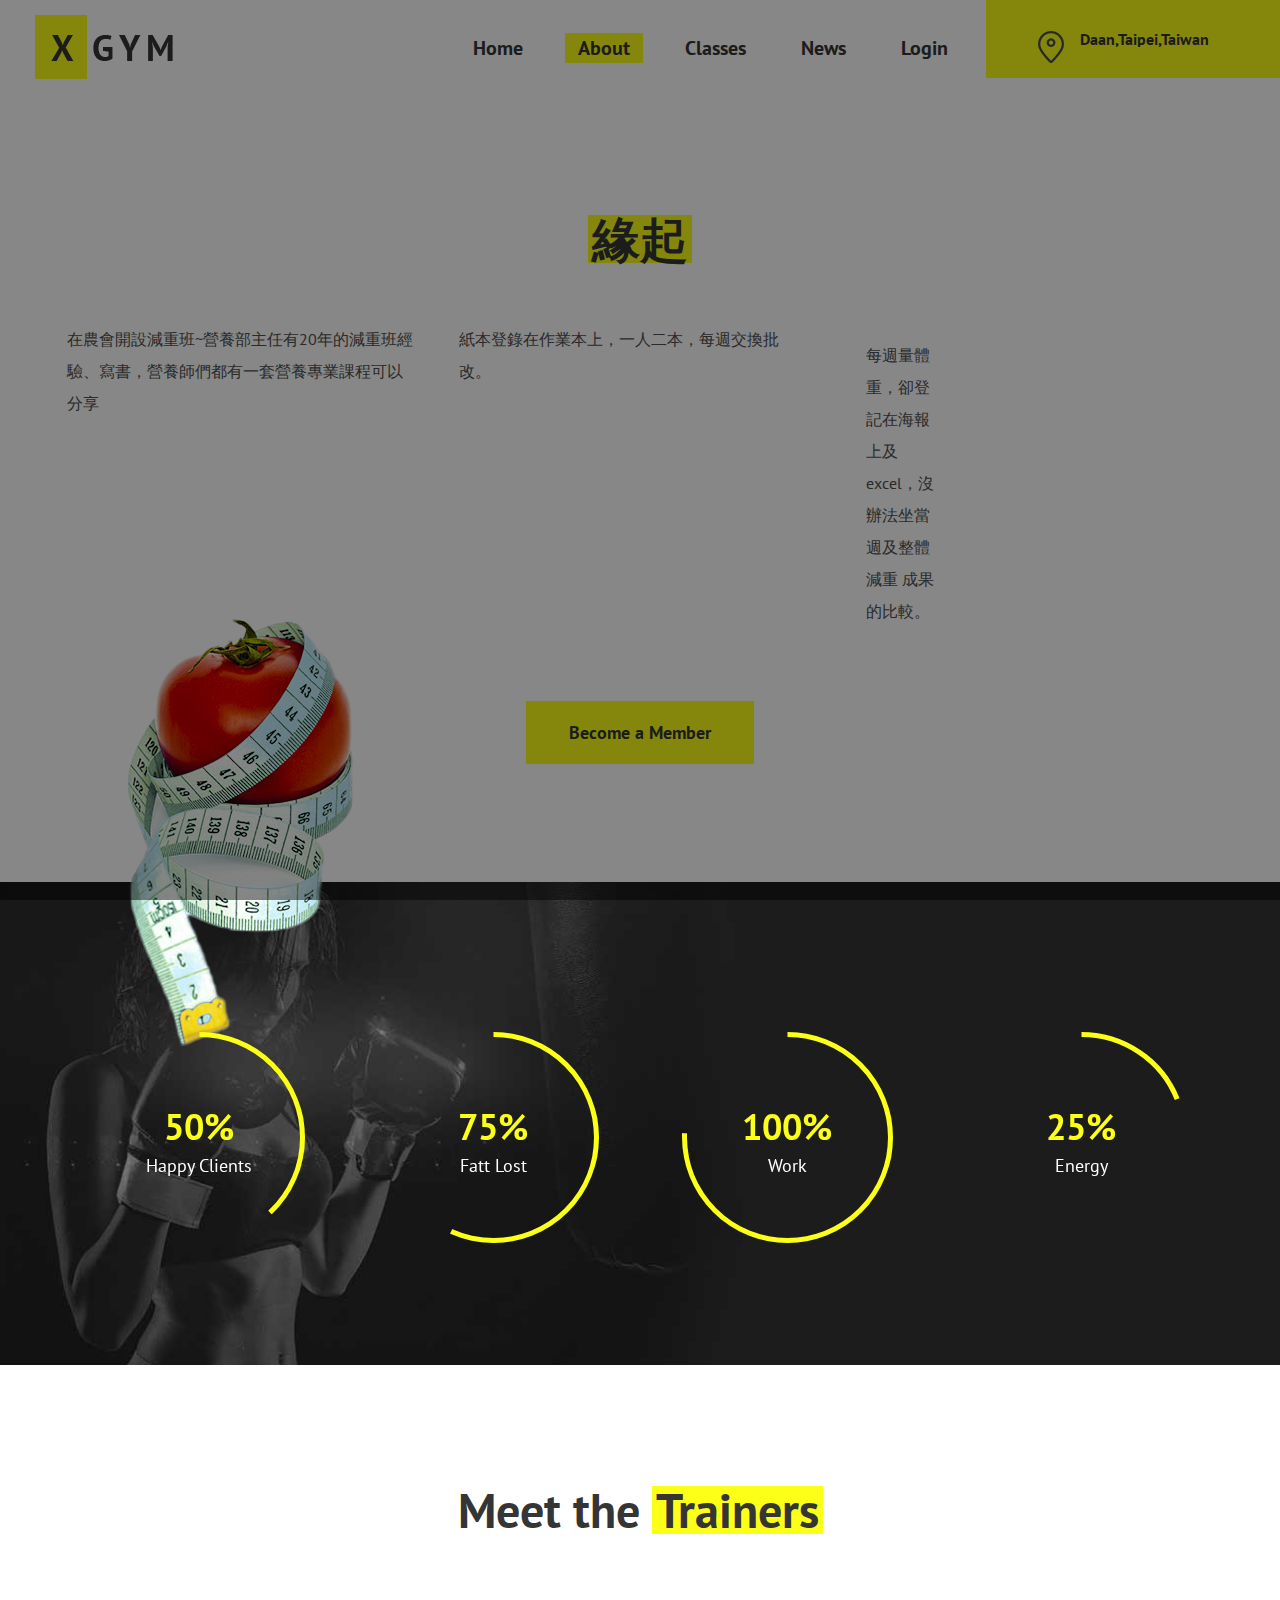
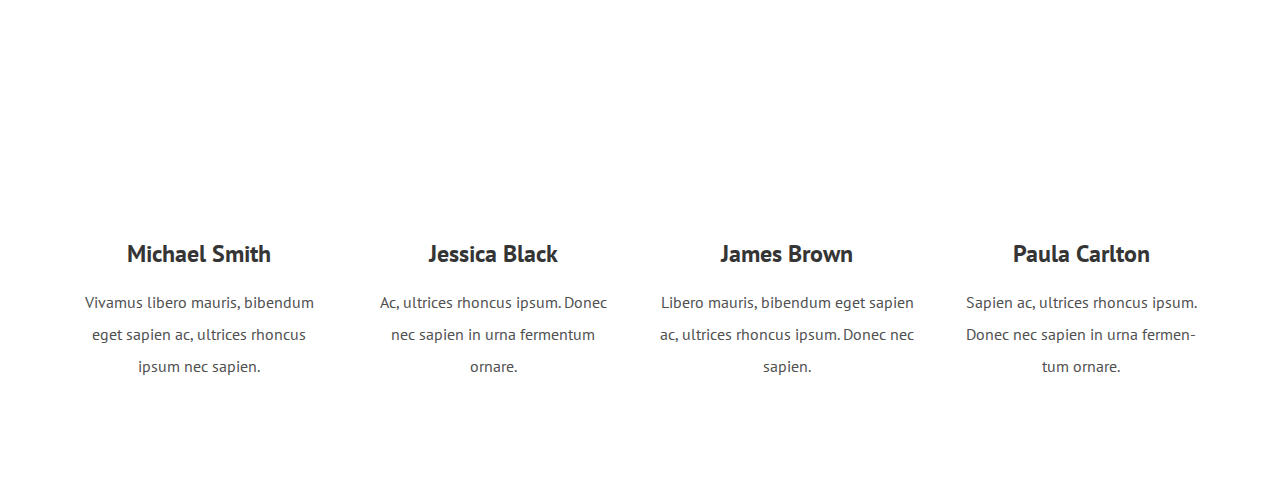
==== about.html @ 35d9910c "Update about.html" ====
<!DOCTYPE html>
<html lang="en">
<head>
	<title>Fitness</title>
	<meta charset="UTF-8">
	<meta name="description" content="Fitness">
	<meta name="keywords" content="fitness, html">
	<meta name="viewport" content="width=device-width, initial-scale=1.0">
	
	<!-- Favicon -->
	<link href="img/favicon.ico" rel="shortcut icon"/>

	<!-- Google font -->
	<link href="https://fonts.googleapis.com/css?family=PT+Sans:400,400i,700,700i&display=swap" rel="stylesheet">

	<!-- Stylesheets -->
	<link rel="stylesheet" href="css/bootstrap.min.css"/>
	<link rel="stylesheet" href="css/font-awesome.min.css"/>
	<link rel="stylesheet" href="css/owl.carousel.min.css"/>
	<link rel="stylesheet" href="css/flaticon.css"/>
	<link rel="stylesheet" href="css/slicknav.min.css"/>

	<!-- Main Stylesheets -->
	<link rel="stylesheet" href="css/style.css"/>


	<!--[if lt IE 9]>
		<script src="https://oss.maxcdn.com/html5shiv/3.7.2/html5shiv.min.js"></script>
		<script src="https://oss.maxcdn.com/respond/1.4.2/respond.min.js"></script>
	<![endif]-->

</head>
<body>
	<!-- Page Preloder -->
	<div id="preloder">
		<div class="loader"></div>
	</div>

	<!-- Header section -->
	<header class="header-section">
		<a href="index.html" class="site-logo">
			<img src="img/logo.png" alt="">
		</a>
		<ul class="main-menu">
			<li><a href="index.html">Home</a></li>
			<li><a class="active" href="about.html">About</a></li>
			<li><a href="classes.html">Classes</a></li>
			<li><a href="blog.html">News</a></li>
			<li><a href="login.html">Login</a></li>
			<li class="header-right">
				<div class="hr-box">
					<img src="img/location-icon.png" alt="">
					<h6>Daan,Taipei,Taiwan</h6>
				</div>
			</li>
		</ul>
	</header>
	<div class="clearfix"></div>
	<!-- Header section end -->

	<!-- Page top section -->
	<!-- Page top section end -->

	<!-- About section -->
	<section class="about-section">
		<div class="container">
			<div class="row justify-content-md-center">
				<div class="col-lg-5">
					<div class="section-title text-center">
						<h2><span>緣起</span></h2>
					</div>
				</div>
			</div>
			<div class="row">
				<div class="col-lg-4">
					<div class="about-text">
						<p>在農會開設減重班~營養部主任有20年的減重班經驗、寫書，營養師們都有一套營養專業課程可以分享</p>
					</div>
				</div>
				<div class="col-lg-4">
					<div class="about-text">
						<p>紙本登錄在作業本上，一人二本，每週交換批改。</p>
					</div>
				</div>
				<div class="col-lg-4">
					<div class="about-text">
						<p><div class="col-lg-4">
					<div class="about-text">
						<p> 每週量體重，卻登記在海報上及excel，沒辦法坐當週及整體減重 成果的比較。</p>
					</div>
				</div></p>
					</div>
				</div>
				<div class="col-lg-4">
					<div class="about-img">
						<img src="img/about-img.png" alt="">
					</div>
				</div>
			</div>
			<div class="text-center pt-4">
				<a href="#" class="site-btn">Become a Member</a>
			</div>
		</div>
	</section>
	<!-- About section end -->

	<!-- Achievement section -->
	<div class="achievement-section set-bg" data-setbg="img/achievement-bg.jpg">
		<div class="container">
			<div class="row">
				<div class="col-lg-3 col-sm-6">
					<div class="circle-progress" data-cptitle="Happy Clients" data-cpid="id-1" data-cpvalue="50" data-cpcolor="#fcff18"></div>
				</div>
				<div class="col-lg-3 col-sm-6">
					<div class="circle-progress" data-cptitle="Fatt Lost" data-cpid="id-2" data-cpvalue="75" data-cpcolor="#fcff18"></div>
				</div>
				<div class="col-lg-3 col-sm-6">
					<div class="circle-progress" data-cptitle="Work" data-cpid="id-3" data-cpvalue="100" data-cpcolor="#fcff18"></div>
				</div>
				<div class="col-lg-3 col-sm-6">
					<div class="circle-progress" data-cptitle="Energy" data-cpid="id-4" data-cpvalue="25" data-cpcolor="#fcff18"></div>
				</div>
			</div>
		</div>
	</div>
	<!-- Achievement section end -->

	<!-- Trainers section -->
	<section class="trainers-section">
		<div class="container">
			<div class="section-title text-center">
				<h2>Meet the <span>Trainers</span></h2>
			</div>
			<div class="row">
				<div class="col-lg-3 col-sm-6">
					<div class="trainer-item">
						<div class="trainer-pic">
							<img src="img/trainers/1.jpg" alt="">
						</div>
						<h4>Michael Smith</h4>
						<p>Vivamus libero mauris, bibendum eget sapien ac, ultrices rhoncus ipsum nec sapien.</p>
					</div>
				</div>
				<div class="col-lg-3 col-sm-6">
					<div class="trainer-item">
						<div class="trainer-pic">
							<img src="img/trainers/2.jpg" alt="">
						</div>
						<h4>Jessica Black</h4>
						<p>Ac, ultrices rhoncus ipsum. Donec nec sapien in urna fermentum ornare.</p>
					</div>
				</div>
				<div class="col-lg-3 col-sm-6">
					<div class="trainer-item">
						<div class="trainer-pic">
							<img src="img/trainers/3.jpg" alt="">
						</div>
						<h4>James Brown</h4>
						<p>Libero mauris, bibendum eget sapien ac, ultrices rhoncus ipsum. Donec nec sapien.</p>
					</div>
				</div>
				<div class="col-lg-3 col-sm-6">
					<div class="trainer-item">
						<div class="trainer-pic">
							<img src="img/trainers/4.jpg" alt="">
						</div>
						<h4>Paula Carlton</h4>
						<p>Sapien ac, ultrices rhoncus ipsum. Donec nec sapien in urna fermen-tum ornare.</p>
					</div>
				</div>
			</div>
		</div>
	</section>
	<!-- Trainers section end -->

	<!-- Certified section -->
	<!-- Certified section end -->

	<!-- Newsletter section  -->
	<!-- Newsletter section end -->

	<!-- Footer section -->

	<!-- Footer section end -->
												
	<!--====== Javascripts & Jquery ======-->
	<script src="js/jquery-3.2.1.min.js"></script>
	<script src="js/bootstrap.min.js"></script>
	<script src="js/jquery.slicknav.js"></script>
	<script src="js/owl.carousel.min.js"></script>
	<script src="js/circle-progress.min.js"></script>
	<script src="js/main.js"></script>

	</body>
</html>
---- css/flaticon.css ----
/*
  	Flaticon icon font: Flaticon
  	Creation date: 15/05/2018 08:27
  	*/

@font-face {
  font-family: "Flaticon";
  src: url("../icon-fonts/Flaticon.eot");
  src: url("../icon-fonts/Flaticon.eot?#iefix") format("embedded-opentype"),
       url("../icon-fonts/Flaticon.woff") format("woff"),
       url("../icon-fonts/Flaticon.ttf") format("truetype"),
       url("../icon-fonts/Flaticon.svg#Flaticon") format("svg");
  font-weight: normal;
  font-style: normal;
}

@media screen and (-webkit-min-device-pixel-ratio:0) {
  @font-face {
    font-family: "Flaticon";
    src: url("../icon-fonts/Flaticon.svg#Flaticon") format("svg");
  }
}

[class^="flaticon-"]:before, [class*=" flaticon-"]:before,
[class^="flaticon-"]:after, [class*=" flaticon-"]:after {   
  font-family: Flaticon;
  font-style: normal;
}

.flaticon-001-trophy-1:before { content: "\f100"; }
.flaticon-002-bowling:before { content: "\f101"; }
.flaticon-003-tshirt:before { content: "\f102"; }
.flaticon-004-dumbbell:before { content: "\f103"; }
.flaticon-005-pedal:before { content: "\f104"; }
.flaticon-006-basketball-ball:before { content: "\f105"; }
.flaticon-007-badminton:before { content: "\f106"; }
.flaticon-008-tactics-2:before { content: "\f107"; }
.flaticon-009-medal:before { content: "\f108"; }
.flaticon-010-podium:before { content: "\f109"; }
.flaticon-011-trophy:before { content: "\f10a"; }
.flaticon-012-soccer-1:before { content: "\f10b"; }
.flaticon-013-tactics-1:before { content: "\f10c"; }
.flaticon-014-tactics:before { content: "\f10d"; }
.flaticon-015-gym-bag:before { content: "\f10e"; }
.flaticon-016-diploma:before { content: "\f10f"; }
.flaticon-017-weightlifting-1:before { content: "\f110"; }
.flaticon-018-weight-1:before { content: "\f111"; }
.flaticon-019-heart:before { content: "\f112"; }
.flaticon-020-rugby-pitch:before { content: "\f113"; }
.flaticon-021-soccer-field:before { content: "\f114"; }
.flaticon-022-basketball-1:before { content: "\f115"; }
.flaticon-023-ice-hockey:before { content: "\f116"; }
.flaticon-024-water:before { content: "\f117"; }
.flaticon-025-american-football:before { content: "\f118"; }
.flaticon-026-curling:before { content: "\f119"; }
.flaticon-027-puck:before { content: "\f11a"; }
.flaticon-028-saddle:before { content: "\f11b"; }
.flaticon-029-golf:before { content: "\f11c"; }
.flaticon-030-pool-1:before { content: "\f11d"; }
.flaticon-031-app-1:before { content: "\f11e"; }
.flaticon-032-app:before { content: "\f11f"; }
.flaticon-033-pump:before { content: "\f120"; }
.flaticon-034-ipod:before { content: "\f121"; }
.flaticon-035-backpack-2:before { content: "\f122"; }
.flaticon-036-backpack-1:before { content: "\f123"; }
.flaticon-037-backpack:before { content: "\f124"; }
.flaticon-038-vitamins:before { content: "\f125"; }
.flaticon-039-punching-ball:before { content: "\f126"; }
.flaticon-040-weight:before { content: "\f127"; }
.flaticon-041-tennis-ball:before { content: "\f128"; }
.flaticon-042-soccer:before { content: "\f129"; }
.flaticon-043-muscles:before { content: "\f12a"; }
.flaticon-044-fitness-1:before { content: "\f12b"; }
.flaticon-045-fitness:before { content: "\f12c"; }
.flaticon-046-stopwatch-1:before { content: "\f12d"; }
.flaticon-047-stopwatch:before { content: "\f12e"; }
.flaticon-048-pool:before { content: "\f12f"; }
.flaticon-049-basketball:before { content: "\f130"; }
.flaticon-050-weightlifting:before { content: "\f131"; }
---- css/style.css ----
/* =================================
------------------------------------
  X Gym - Fitness HTML Template
  Version: 1.0
 ------------------------------------
 ====================================*/

 
/*----------------------------------------*/
/* Template default CSS
/*----------------------------------------*/

html,
body {
	height: 100%;
	font-family: "PT Sans", sans-serif;
	-webkit-font-smoothing: antialiased;
	font-smoothing: antialiased;
}

h1,
h2,
h3,
h4,
h5,
h6 {
	margin: 0;
	color: #353535;
	font-weight: 700;
	line-height: 1;
}

h1 {
	font-size: 70px;
}

h2 {
	font-size: 36px;
}

h3 {
	font-size: 30px;
}

h4 {
	font-size: 24px;
}

h5 {
	font-size: 18px;
}

h6 {
	font-size: 16px;
}

p {
	font-size: 16px;
	color: #505050;
	line-height: 2;
}

img {
	max-width: 100%;
}

input:focus,
select:focus,
button:focus,
textarea:focus {
	outline: none;
}

a:hover,
a:focus {
	text-decoration: none;
	outline: none;
}

ul,
ol {
	padding: 0;
	margin: 0;
}

/*---------------------
Helper CSS
 -----------------------*/

.section-title {
	margin-bottom: 60px;
}

.section-title h2 {
	font-size: 48px;
	line-height: 1;
}

.section-title h2 span {
	background: #fcff18;
	display: inline-block;
	padding: 0 4px;
}

.section-title p {
	padding-top: 25px;
}

.section-title.text-white span {
	color: #353535;
}

.set-bg {
	background-repeat: no-repeat;
	background-size: cover;
	background-position: top center;
}

.spad {
	padding-top: 105px;
	padding-bottom: 105px;
}

.text-white h1,
.text-white h2,
.text-white h3,
.text-white h4,
.text-white h5,
.text-white h6,
.text-white p,
.text-white span,
.text-white li,
.text-white a {
	color: #fff;
}

/*---------------------
Commom elements
 -----------------------*/

.elements-section {
	padding: 121px 0 80px;
}

.element {
	margin-bottom: 70px;
}

.element:last-child {
	margin-bottom: 0;
}

.element .el-title {
	margin-bottom: 75px;
}

/* buttons */

.site-btn {
	display: inline-block;
	border: none;
	font-size: 18px;
	font-weight: 700;
	min-width: 228px;
	padding: 20px 40px;
	background: #fcff18;
	color: #353535;
	line-height: normal;
	cursor: pointer;
	text-align: center;
}

.site-btn:hover {
	color: #353535;
}

.site-btn.sb-dark {
	background: #242424;
	color: #fcff18;
}

.site-btn.sb-dark:hover {
	color: #fcff18;
}

.site-btn.sb-line {
	background: transparent;
	border: 2px solid #242424;
	padding: 18px 40px;
	color: #242424;
}

.site-btn.sb-line:hover {
	color: #242424;
}

/* Preloder */

#preloder {
	position: fixed;
	width: 100%;
	height: 100%;
	top: 0;
	left: 0;
	z-index: 999999;
	background: #000;
}

.loader {
	width: 40px;
	height: 40px;
	position: absolute;
	top: 50%;
	left: 50%;
	margin-top: -13px;
	margin-left: -13px;
	border-radius: 60px;
	animation: loader 0.8s linear infinite;
	-webkit-animation: loader 0.8s linear infinite;
}

@keyframes loader {
	0% {
		-webkit-transform: rotate(0deg);
		transform: rotate(0deg);
		border: 4px solid #f44336;
		border-left-color: transparent;
	}
	50% {
		-webkit-transform: rotate(180deg);
		transform: rotate(180deg);
		border: 4px solid #673ab7;
		border-left-color: transparent;
	}
	100% {
		-webkit-transform: rotate(360deg);
		transform: rotate(360deg);
		border: 4px solid #f44336;
		border-left-color: transparent;
	}
}

@-webkit-keyframes loader {
	0% {
		-webkit-transform: rotate(0deg);
		border: 4px solid #f44336;
		border-left-color: transparent;
	}
	50% {
		-webkit-transform: rotate(180deg);
		border: 4px solid #673ab7;
		border-left-color: transparent;
	}
	100% {
		-webkit-transform: rotate(360deg);
		border: 4px solid #f44336;
		border-left-color: transparent;
	}
}

/* Accordion */

.accordion-area .panel {
	margin-bottom: 18px;
}

.accordion-area .panel-link:after {
	content: "+";
	position: absolute;
	font-size: 18px;
	font-weight: 700;
	right: 25px;
	top: 50%;
	color: #242424;
	line-height: 18px;
	margin-top: -9px;
	margin-left: -4px;
}

.accordion-area .panel-header .panel-link.active {
	background: #242424;
	color: #fcff18;
}

.accordion-area .panel-header .panel-link.collapsed {
	background: #fcff18;
	color: #242424;
}

.accordion-area .panel-header .panel-link.collapsed:after {
	content: "+";
	color: #242424;
}

.accordion-area .panel-link.active:after {
	content: "-";
	margin-top: -10px;
	color: #fcff18;
}

.accordion-area .panel-link {
	text-align: left;
	border: none;
	position: relative;
	width: 100%;
	padding: 18px 40px;
	padding-left: 30px;
	font-size: 18px;
	font-weight: 700;
	background: #fcff18;
	color: #242424;
	cursor: pointer;
}

.accordion-area .panel-body {
	padding-right: 16px;
}

.accordion-area .panel-body p {
	margin-bottom: 0;
	padding-top: 24px;
}

/* tab */

.tab-element .nav-tabs {
	border-bottom: none;
}

.tab-element .nav-tabs .nav-link {
	border-radius: 0;
	font-size: 18px;
	font-weight: 700;
	color: #1f1f1f;
	border: none;
	padding: 18px 30px;
	margin-right: 9px;
	background: #fcff18;
	margin-bottom: 10px;
}

.tab-element .nav-tabs .nav-item:last-child .nav-link {
	margin-right: 0;
}

.tab-element .nav-tabs .nav-link.active {
	background: #000;
	color: #fff;
}

.tab-element .nav-tabs .nav-link:focus,
.tab-element .nav-tabs .nav-link:hover {
	border: none;
}

.tab-element .tab-pane {
	padding-right: 16px;
}

.tab-element .tab-pane p {
	padding-top: 20px;
}

/* Circle progress */

.circle-progress {
	text-align: center;
	display: block;
	position: relative;
	margin-bottom: 30px;
}

.circle-progress canvas {
	-webkit-transform: rotate(90deg);
	transform: rotate(90deg);
}

.circle-progress .progress-info {
	position: absolute;
	width: 100%;
	top: 50%;
	margin-top: -32px;
}

.circle-progress .progress-info h2 {
	font-size: 36px;
	margin-bottom: 9px;
}

.circle-progress .progress-info p {
	font-size: 18px;
	margin-bottom: 0;
	line-height: normal;
}

/* Icon Box*/

.icon-box-item {
	text-align: center;
	margin-bottom: 40px;
}

.icon-box-item .ib-icon {
	width: 88px;
	height: 88px;
	border-radius: 50%;
	color: #000000;
	font-size: 60px;
	display: -webkit-box;
	display: -ms-flexbox;
	display: flex;
	-webkit-box-align: center;
	-ms-flex-align: center;
	align-items: center;
	-webkit-box-pack: center;
	-ms-flex-pack: center;
	justify-content: center;
	background: #f6f9fa;
	margin: 0 auto 25px;
	-webkit-transition: 0.4s;
	transition: 0.4s;
}

.icon-box-item h4 {
	margin-bottom: 25px;
}

.icon-box-item p {
	margin-bottom: 0;
}

.icon-box-item:hover .ib-icon {
	background: #fcff18;
}

/*------------------
Header section
 ---------------------*/

.site-logo {
	display: inline-block;
	padding: 15px 35px;
}

.main-menu {
	list-style: none;
	float: right;
}

.main-menu li {
	display: inline-block;
	padding-top: 33px;
}

.main-menu li a {
	font-size: 20px;
	font-weight: 700;
	color: #353535;
	margin-right: 25px;
	padding: 2px 13px;
	-webkit-transition: all 0.3s;
	transition: all 0.3s;
}

.main-menu li a.active,
.main-menu li a:hover {
	background: #fcff18;
}

.header-right {
	float: right;
	padding-top: 0 !important;
}

.header-right .hr-box {
	width: 294px;
	padding: 31px 52px;
	background: #fcff18;
}

.header-right .hr-box img {
	float: left;
	margin-right: 16px;
}

.header-right .hr-box h6 {
	overflow: hidden;
}

.slicknav_menu {
	display: none;
}

/* ----------------
Hero section
 ---------------------*/

.hero-section {
	height: 860px;
	display: -webkit-box;
	display: -ms-flexbox;
	display: flex;
	-webkit-box-align: center;
	-ms-flex-align: center;
	align-items: center;
	-webkit-box-pack: center;
	-ms-flex-pack: center;
	justify-content: center;
	text-align: center;
}

.hero-text {
	padding-top: 100px;
}

.hero-text h2 {
	font-size: 96px;
	color: #fff;
	line-height: 1;
}

.hero-text h2 span {
	color: #fcff18;
}

.hero-text .site-btn {
	margin-top: 44px;
}

/* ----------------
Feature section
 ---------------------*/

.feature-section {
	padding-top: 113px;
	padding-bottom: 63px;
}

/* ----------------
Add section
 ---------------------*/

.add-section {
	padding: 110px 0 103px;
}

.add-text {
	padding-left: 77px;
}

.add-text h2 {
	font-size: 60px;
	margin-bottom: 42px;
	color: #fff;
	margin-right: 116px;
}

.add-text h2 span {
	color: #fcff18;
}

.add-text ul {
	list-style: none;
	margin-bottom: 40px;
}

.add-text ul li {
	margin-bottom: 19px;
	color: #fff;
}

.add-text ul li img {
	margin-right: 19px;
}

/* ----------------
Milestones section
 ---------------------*/

.milestones-section {
	background: #f6f9fa;
	padding: 59px 0 5px;
}

.milestone {
	text-align: center;
	margin-bottom: 30px;
}

.milestone h2 {
	display: inline-block;
	background: #fcff18;
	padding: 4px 11px;
	margin-bottom: 2px;
}

.milestone p {
	margin-bottom: 0;
	font-size: 18px;
}

/* ----------------
Trainers section
 ---------------------*/

.trainers-section {
	padding: 121px 0 75px;
}

.trainers-section .section-title {
	margin-bottom: 78px;
}

.trainer-item {
	text-align: center;
	padding: 0 5px;
	margin-bottom: 30px;
}

.trainer-item .trainer-pic {
	width: 200px;
	height: 200px;
	border-radius: 50%;
	margin: 0 auto 30px;
	overflow: hidden;
}

.trainer-item .trainer-pic img {
	max-width: 100%;
}

.trainer-item h4 {
	margin-bottom: 20px;
}

.trainer-item p {
	margin-bottom: 0;
}

/* ----------------
BMI section
 ---------------------*/

.bmi-section {
	background: #f6f9fa;
	position: relative;
}

.bmi-bg {
	position: absolute;
	height: 100%;
	width: 40.5%;
	left: 0;
	top: 0;
}

.bmi-calculator-warp {
	background: #242424;
	padding: 48px 53px 40px;
	margin-top: 70px;
}

.bmi-calculator input {
	font-size: 16px;
	color: #505050;
}

.bmi-calculator input,
.bmi-calculator .site-btn {
	width: 100%;
	height: 57px;
	margin-bottom: 30px;
	padding: 0 24px;
	border: none;
	min-width: 100%;
}

.bmi-calculator p {
	color: #fff;
	font-style: italic;
	margin-bottom: 0;
	padding-top: 9px;
}

/* ----------------
Newsletter section
 ---------------------*/

.newsletter-section {
	padding: 84px 0;
}

.newsletter-section .section-title {
	padding-top: 8px;
}

.newsletter-form {
	margin-left: -55px;
}

.newsletter-form input {
	width: calc(100% - 228px);
	height: 63px;
	padding: 10px 35px;
	float: left;
	border: none;
}

/* ----------------
Footer section
 ---------------------*/

.footer-section {
	padding-top: 106px;
	padding-bottom: 23px;
}

.footer-widget {
	margin-bottom: 50px;
}

.footer-widget h4 {
	color: #fff;
	margin-bottom: 30px;
}

.footer-widget .fw-info-box img {
	float: left;
	margin-right: 12px;
	padding-top: 7px;
}

.footer-widget .fw-info-box p {
	color: #b5babc;
	line-height: 1.8;
	margin-bottom: 0;
}

.footer-widget .fw-info-box .fw-info-text {
	max-width: 145px;
	overflow: hidden;
}

.footer-widget .social-links a {
	display: inline-block;
	padding: 9px 5px;
	color: #d1d1d1;
	margin-left: 18px;
}

.copyright {
	font-size: 13px;
	font-weight: 700;
	color: #fff;
	padding-top: 35px;
}

.copyright a {
	color: #fff;
}

.copyright a:hover {
	color: #fcff18;
}

.footer-menu {
	list-style: none;
	text-align: right;
	padding-top: 30px;
}

.footer-menu li {
	display: inline-block;
}

.footer-menu li a {
	color: #fff;
	font-size: 14px;
	font-weight: 700;
	padding: 5px;
	margin-left: 23px;
}

/* --------------
==================
Other Pages
==================
-----------------*/

.page-top-section {
	height: 272px;
	text-align: center;
	padding-top: 95px;
}

.page-top-section h2 {
	display: inline-block;
	position: relative;
	font-size: 72px;
	color: #fff;
	padding-bottom: 17px;
}

.page-top-section h2:after {
	position: absolute;
	content: "";
	width: 100%;
	height: 6px;
	bottom: 0;
	left: 0;
	background: #fcff18;
}

/* ----------------
About Page
 ---------------------*/

.about-section {
	padding: 121px 0 118px;
}

.about-text {
	padding-right: 13px;
	margin-bottom: 50px;
}

.about-img {
	position: relative;
}

.about-img img {
	position: absolute;
	left: 60px;
	top: -58px;
}

.achievement-section {
	padding: 150px 0 86px;
}

.achievement-section .circle-progress .progress-info h2 {
	color: #fcff18;
}

.achievement-section .circle-progress .progress-info p {
	color: #fff;
}

.certified-section .section-title p {
	padding-top: 50px;
}

.certified-form {
	position: relative;
	overflow: hidden;
}

.certified-form input[type=text] {
	width: 100%;
	height: 60px;
	padding: 10px 29px;
	border: none;
	background: #edf3f5;
	margin-bottom: 19px;
	font-style: italic;
	font-size: 16px;
	color: #242424;
}

.certified-form label.attach {
	display: inline-block;
	background: #242424;
	padding: 18px;
	color: #fff;
	font-size: 16px;
	font-style: italic;
	width: 166px;
	text-align: center;
	cursor: pointer;
}

.certified-form .attach-field {
	position: absolute;
	z-index: -11;
	visibility: hidden;
	opacity: 0;
	left: 0;
}

.certified-form .site-btn {
	float: right;
}

/* ----------------
Classes Page
 ---------------------*/

.service-section {
	padding: 122px 0 55px;
}

.service-section .icon-box-item {
	margin-bottom: 50px;
}

.pricing-section {
	padding: 121px 0 91px;
}

.pricing-section .section-title {
	margin-bottom: 74px;
}

.pricing-box {
	position: relative;
	border: 2px solid #ffffff;
	text-align: center;
	padding: 62px 40px 31px;
	height: 593px;
	margin-bottom: 30px;
	-webkit-transition: all 0.4s;
	transition: all 0.4s;
}

.pricing-box h2 {
	font-size: 48px;
	color: #fff;
	margin-bottom: 3px;
	-webkit-transition: all 0.4s;
	transition: all 0.4s;
}

.pricing-box p {
	font-size: 18px;
	color: #d6d6d6;
	-webkit-transition: all 0.4s;
	transition: all 0.4s;
}

.pricing-box ul {
	list-style: none;
	padding-top: 40px;
}

.pricing-box ul li {
	display: block;
	color: #d6d6d6;
	font-size: 18px;
	margin-bottom: 10px;
	-webkit-transition: all 0.4s;
	transition: all 0.4s;
}

.pricing-box ul li span {
	display: inline-block;
	width: 29px;
	height: 3px;
	margin-top: 18px;
	background: #fcff18;
	-webkit-transition: all 0.4s;
	transition: all 0.4s;
}

.pricing-box .site-btn {
	min-width: 184px;
	position: absolute;
	bottom: 31px;
	left: 50%;
	margin-left: -92px;
	-webkit-transition: all 0.4s;
	transition: all 0.4s;
}

.pricing-box:hover {
	background: #fcff18;
	border-color: #fcff18;
}

.pricing-box:hover h2,
.pricing-box:hover p,
.pricing-box:hover ul li {
	color: #242424;
}

.pricing-box:hover ul li span {
	background: #242424;
}

.pricing-box:hover .site-btn {
	color: #fff;
	background: #242424;
}

.classes-section {
	padding: 121px 0;
}

.classes-section .section-title h2 {
	line-height: 1.2;
}

.classes-section .section-title h2 span {
	line-height: 1;
}

.classes-text {
	padding-right: 20px;
}

.classes-text p {
	margin-bottom: 50px;
}

/* ----------------
Blog page
 ---------------------*/

.blog-section {
	padding: 121px 0;
}

.blog-item {
	margin-bottom: 80px;
}

.blog-item img {
	margin-bottom: 40px;
}

.blog-item h2 {
	font-size: 36px;
	margin-bottom: 10px;
}

.blog-item .blog-metas {
	margin-bottom: 20px;
}

.blog-item .blog-metas .blog-meta {
	display: inline-block;
	margin-right: 15px;
	font-size: 14px;
	color: #7b7a7a;
	margin-bottom: 5px;
}

.blog-item .blog-metas .blog-meta img {
	float: left;
	margin-right: 7px;
	padding-top: 3px;
	margin-bottom: 0;
}

.blog-item p {
	margin-bottom: 30px;
}

.blog-item .site-btn {
	min-width: 156px;
}

.site-pagination {
	display: -webkit-box;
	display: -ms-flexbox;
	display: flex;
}

.site-pagination a {
	display: -webkit-inline-box;
	display: -ms-inline-flexbox;
	display: inline-flex;
	min-width: 33px;
	height: 37px;
	text-align: center;
	font-size: 16px;
	color: #242424;
	-webkit-box-align: center;
	-ms-flex-align: center;
	align-items: center;
	-webkit-box-pack: center;
	-ms-flex-pack: center;
	justify-content: center;
	padding: 0 5px;
}

.site-pagination a.active {
	min-width: 37px;
	color: #fff;
	background: #000;
}

.widget-area {
	margin-bottom: 56px;
}

.widget-area .widget-title {
	font-size: 24px;
	margin-bottom: 35px;
}

.widget-area ul {
	list-style: none;
}

.widget-area ul li {
	display: block;
	margin-bottom: 20px;
}

.widget-area ul li a {
	font-size: 16px;
	color: #505050;
}

.widget-area ul li span {
	display: inline-block;
	float: right;
	width: 24px;
	height: 24px;
	padding-top: 2px;
	font-size: 14px;
	border-radius: 50%;
	color: #242424;
	background: #fcff18;
	text-align: center;
}

.search-widget {
	position: relative;
}

.search-widget input {
	height: 63px;
	width: 100%;
	padding: 0 33px;
	padding-right: 65px;
	background: #edf3f5;
	border: none;
}

.search-widget button {
	position: absolute;
	height: 100%;
	width: 60px;
	right: 0;
	top: 0;
	border: none;
	background: transparent;
	z-index: 1;
}

.recent-post-widget .rp-item {
	margin-bottom: 30px;
}

.recent-post-widget .rp-item:last-child {
	margin-bottom: 0;
}

.recent-post-widget .rp-item img {
	float: left;
	width: 139px;
	margin-right: 19px;
}

.recent-post-widget .rp-text p {
	font-size: 18px;
	color: #242424;
	line-height: 1.3;
	margin-top: -3px;
}

.recent-post-widget .rp-date {
	display: inline-block;
	color: #242424;
	font-size: 12px;
	padding: 5px 13px 4px 9px;
	background: #fcff18;
}

.tags-widget a {
	display: inline-block;
	font-size: 18px;
	font-weight: 700;
	color: #242424;
	margin-bottom: 15px;
	margin-right: 3px;
	background: #fcff18;
	padding: 4px 18px;
}

/* ----------------
Contact page
 ---------------------*/

.contact-section {
	padding-top: 110px;
}

.contact-title {
	margin-bottom: 76px;
}

.contact-info-warp {
	margin-bottom: 30px;
}

.contact-info-warp h4 {
	margin-bottom: 30px;
}

.contact-info-warp .contact-info img {
	float: left;
	margin-right: 12px;
	padding-top: 7px;
}

.contact-info-warp .contact-info p {
	line-height: 1.8;
	margin-bottom: 0;
}

.contact-info-warp .contact-info .cf-text {
	max-width: 145px;
	overflow: hidden;
}

.contact-form {
	margin-bottom: 84px;
}

.contact-form input[type=text],
.contact-form textarea {
	width: 100%;
	height: 60px;
	padding: 10px 29px;
	border: none;
	background: #edf3f5;
	margin-bottom: 19px;
	font-style: italic;
	font-size: 16px;
	color: #242424;
}

.contact-form textarea {
	resize: none;
	height: 164px;
	padding: 24px 29px 10px;
	margin-bottom: 30px;
}

.map {
	position: relative;
	height: 560px;
	background: #ddd;
}

.map iframe {
	position: absolute;
	width: 100%;
	height: 100%;
	left: 0;
	top: 0;
}

/* ----------------
Responsive
 ---------------------*/

@media (min-width: 1200px) {
	.container {
		max-width: 1176px;
	}
}

/* Medium screen : 992px. */

@media only screen and (min-width: 992px) and (max-width: 1199px) {
	.main-menu li a {
		margin-right: 10px;
	}
	.header-right .hr-box {
		width: 240px;
		padding: 31px 20px;
	}
	.hero-text h2 {
		font-size: 80px;
	}
	.add-text {
		padding-left: 0;
	}
	.section-title h2 {
		font-size: 43px;
	}
	.newsletter-form {
		margin-left: 0;
	}
	.footer-widget .social-links a {
		margin-left: 15px;
	}
	.add-text h2 {
		margin-right: 100px;
	}
}

/* Tablet :768px. */

@media only screen and (min-width: 768px) and (max-width: 991px) {
	.site-logo {
		max-width: 165px;
		padding: 15px 15px;
	}
	.main-menu li a {
		margin-right: 5px;
		font-size: 18px;
		padding: 5px;
	}
	.header-right .hr-box {
		width: 205px;
		padding: 31px 10px;
	}
	.hero-text h2 {
		font-size: 60px;
	}
	.bmi-bg {
		display: none;
	}
	.newsletter-section {
		text-align: center;
	}
	.newsletter-form {
		margin-top: 50px;
		margin-left: 0;
	}
	.footer-menu li a {
		margin-left: 10px;
	}
	.about-img {
		text-align: center;
		margin-bottom: 40px;
	}
	.about-img img {
		position: relative;
		left: 0;
		top: 0;
	}
	.certified-section {
		background-position: right center;
	}
	.sidebar {
		padding-top: 50px;
	}
}

/* Large Mobile :480px. */

@media only screen and (max-width: 767px) {
	.site-logo {
		padding-left: 15px;
	}
	.main-menu {
		display: none;
	}
	.slicknav_menu {
		display: block;
	}
	.slicknav_menu {
		display: block;
		background: transparent;
		padding: 0;
		margin-top: -43px;
	}
	.slicknav_nav {
		background: #353535;
	}
	.slicknav_nav ul {
		margin: 0;
	}
	.slicknav_nav .slicknav_row,
	.slicknav_nav a {
		padding: 10px 20px;
		margin: 0;
	}
	.slicknav_nav .slicknav_row.active,
	.slicknav_nav a.active {
		color: #fcff18;
	}
	.slicknav_nav a:hover {
		border-radius: 0;
	}
	.slicknav_nav .slicknav_row:hover {
		border-radius: 0;
	}
	.slicknav_btn {
		margin: 0 0 10px 0;
		position: relative;
		top: -23px;
		right: 15px;
		background: #353535;
	}
	.header-right {
		float: none;
		background: #fcff18;
		text-align: center;
	}
	.header-right .hr-box {
		padding: 20px 52px;
		margin: 0 auto;
		max-width: 294px;
		text-align: left;
	}
	.hero-section {
		height: auto;
	}
	.hero-text {
		padding-top: 200px;
		padding-bottom: 180px;
	}
	.hero-text h2 {
		font-size: 60px;
	}
	.add-text {
		padding-left: 0;
	}
	.add-text h2 {
		font-size: 55px;
	}
	.bmi-bg {
		display: none;
	}
	.bmi-calculator-warp {
		padding: 48px 20px 40px;
	}
	.newsletter-section {
		text-align: center;
	}
	.newsletter-form {
		margin-top: 50px;
		margin-left: 0;
	}
	.newsletter-form input {
		width: 100%;
		margin-bottom: 30px;
	}
	.footer-menu {
		text-align: center;
	}
	.footer-menu li a {
		margin-left: 5px;
	}
	.footer-menu li:first-child a {
		margin-left: 0;
	}
	.copyright {
		text-align: center;
		padding-top: 30px;
		padding-bottom: 15px;
	}
	.about-img {
		text-align: center;
		margin-bottom: 40px;
	}
	.about-img img {
		position: relative;
		left: 0;
		top: 0;
	}
	.certified-section {
		background-position: right center;
	}
	.certified-form .site-btn {
		float: none;
	}
	.certified-form label.attach {
		margin-right: 15px;
		margin-bottom: 10px;
	}
	.sidebar {
		padding-top: 50px;
	}
}

/* Small Mobile :320px. */

@media only screen and (max-width: 479px) {
	.section-title h2 {
		font-size: 36px;
	}
	.hero-text h2,
	.page-top-section h2 {
		font-size: 48px;
	}
	.add-text h2 {
		font-size: 36px;
		margin-right: 0;
	}
}
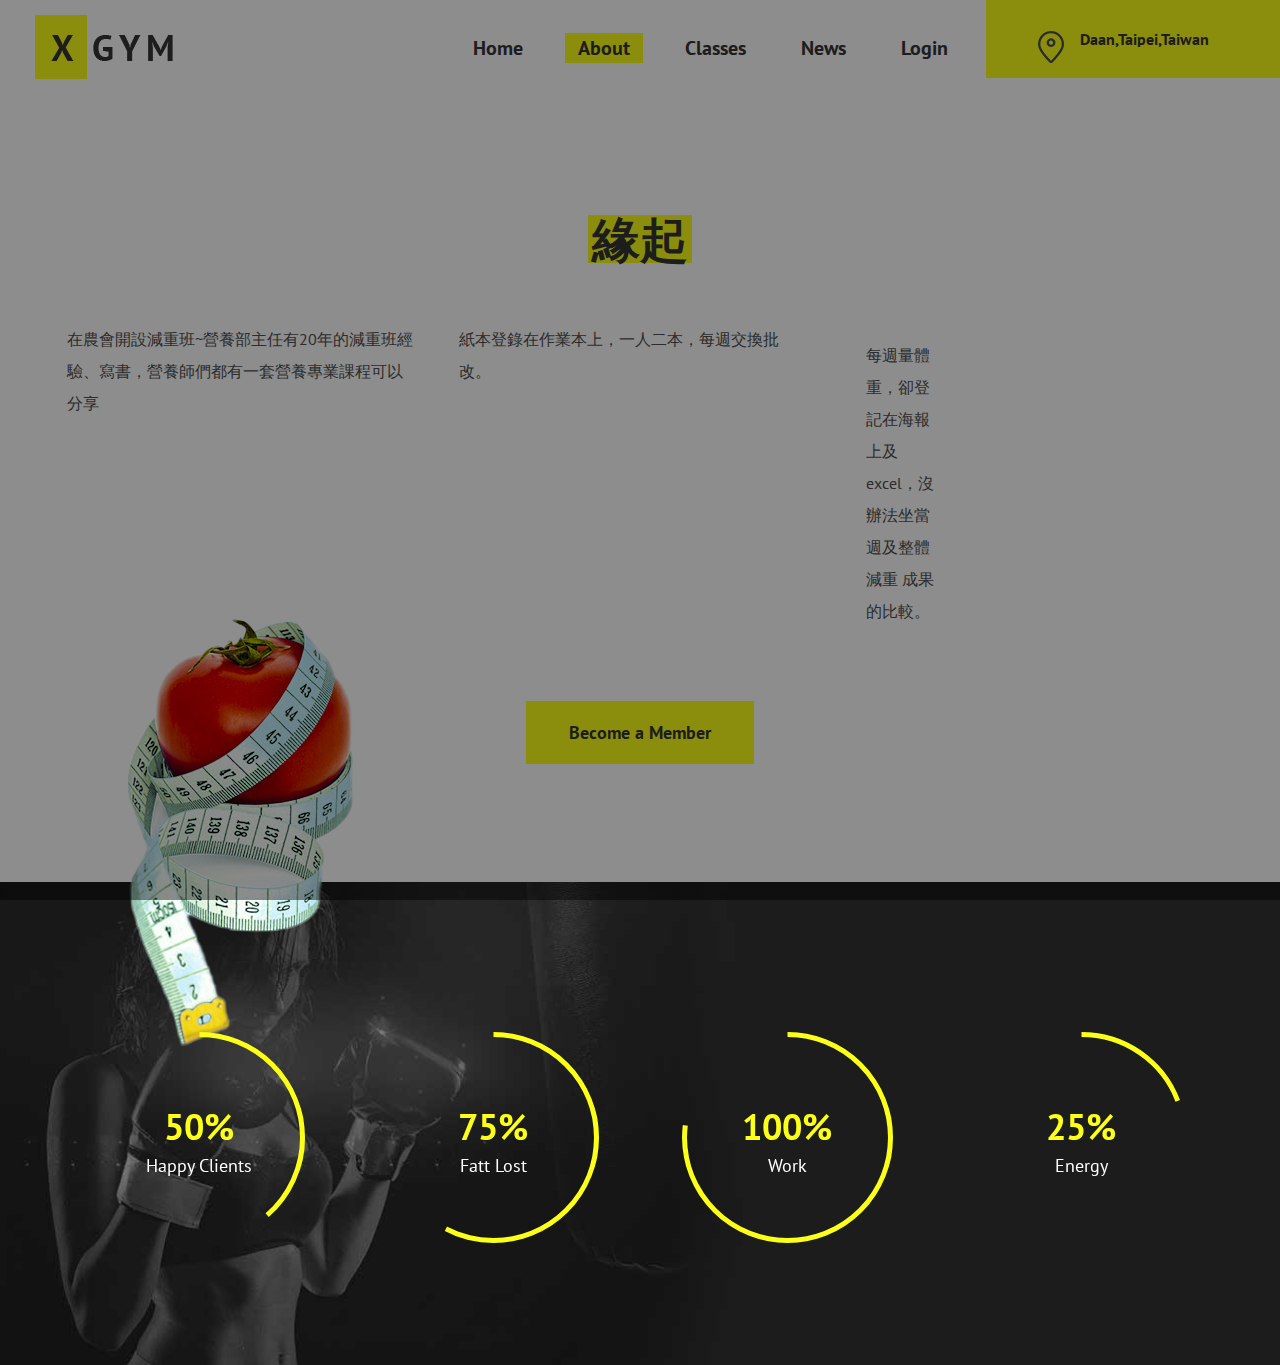
==== commit 33dee153: "Update about.html" ====
--- a/about.html
+++ b/about.html
@@ -126,51 +126,7 @@
 	<!-- Achievement section end -->
 
 	<!-- Trainers section -->
-	<section class="trainers-section">
-		<div class="container">
-			<div class="section-title text-center">
-				<h2>Meet the <span>Trainers</span></h2>
-			</div>
-			<div class="row">
-				<div class="col-lg-3 col-sm-6">
-					<div class="trainer-item">
-						<div class="trainer-pic">
-							<img src="img/trainers/1.jpg" alt="">
-						</div>
-						<h4>Michael Smith</h4>
-						<p>Vivamus libero mauris, bibendum eget sapien ac, ultrices rhoncus ipsum nec sapien.</p>
-					</div>
-				</div>
-				<div class="col-lg-3 col-sm-6">
-					<div class="trainer-item">
-						<div class="trainer-pic">
-							<img src="img/trainers/2.jpg" alt="">
-						</div>
-						<h4>Jessica Black</h4>
-						<p>Ac, ultrices rhoncus ipsum. Donec nec sapien in urna fermentum ornare.</p>
-					</div>
-				</div>
-				<div class="col-lg-3 col-sm-6">
-					<div class="trainer-item">
-						<div class="trainer-pic">
-							<img src="img/trainers/3.jpg" alt="">
-						</div>
-						<h4>James Brown</h4>
-						<p>Libero mauris, bibendum eget sapien ac, ultrices rhoncus ipsum. Donec nec sapien.</p>
-					</div>
-				</div>
-				<div class="col-lg-3 col-sm-6">
-					<div class="trainer-item">
-						<div class="trainer-pic">
-							<img src="img/trainers/4.jpg" alt="">
-						</div>
-						<h4>Paula Carlton</h4>
-						<p>Sapien ac, ultrices rhoncus ipsum. Donec nec sapien in urna fermen-tum ornare.</p>
-					</div>
-				</div>
-			</div>
-		</div>
-	</section>
+	
 	<!-- Trainers section end -->
 
 	<!-- Certified section -->
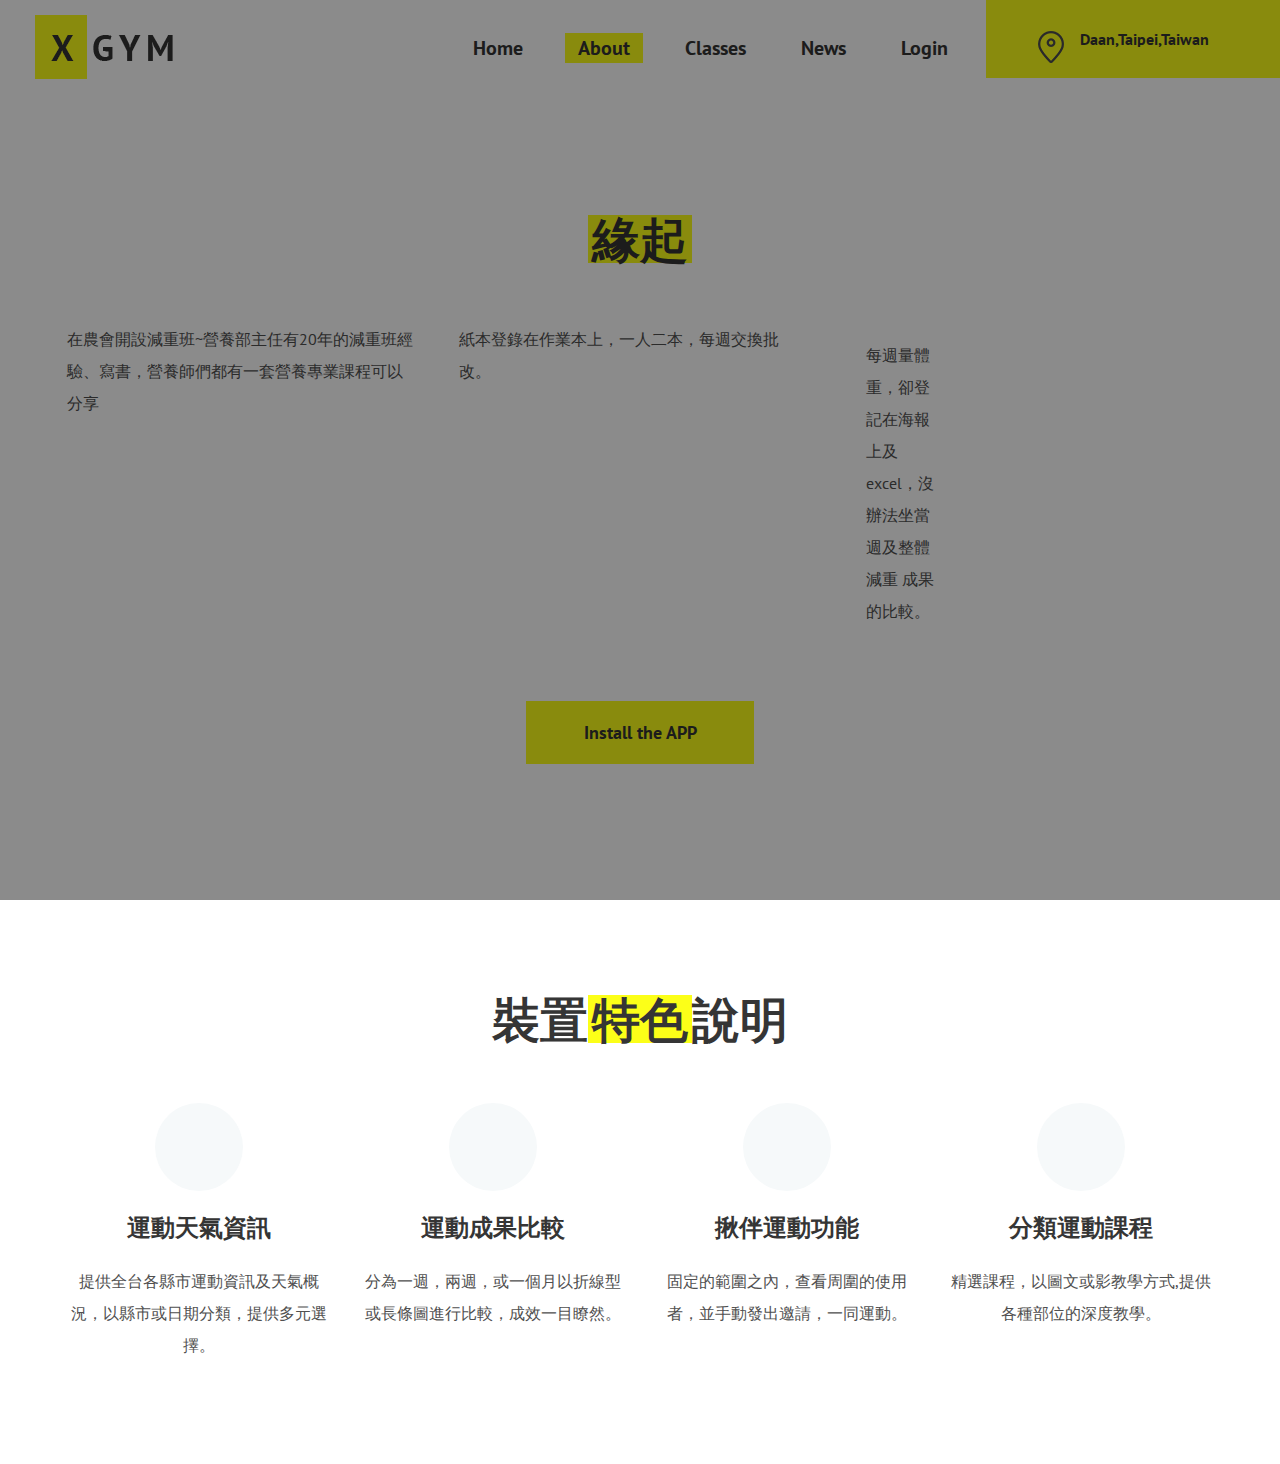
==== commit bbeac6c1: "Update about.html" ====
--- a/about.html
+++ b/about.html
@@ -91,21 +91,70 @@
 				</div></p>
 					</div>
 				</div>
-				<div class="col-lg-4">
+				<!--<div class="col-lg-4">
 					<div class="about-img">
 						<img src="img/about-img.png" alt="">
 					</div>
-				</div>
+				</div>-->
 			</div>
 			<div class="text-center pt-4">
-				<a href="#" class="site-btn">Become a Member</a>
+				<a href="#" class="site-btn">Install the APP</a>
 			</div>
 		</div>
 	</section>
 	<!-- About section end -->
 
 	<!-- Achievement section -->
-	<div class="achievement-section set-bg" data-setbg="img/achievement-bg.jpg">
+	<section class="feature-section">
+		<div class="container">
+			<div class="row justify-content-md-center">
+				<div class="col-lg-8">
+					<div class="section-title text-center">
+						<h2>裝置<span>特色</span>說明</h2>
+					</div>
+				</div>
+			</div>
+			<div class="row">
+				<div class="col-md-3">
+					<div class="icon-box-item">
+						<div class="ib-icon">
+							<i class="flaticon-004-dumbbell"></i>
+						</div>
+						<h4>運動天氣資訊</h4>
+						<p>提供全台各縣市運動資訊及天氣概況，以縣市或日期分類，提供多元選擇。</p>
+					</div>
+				</div>
+				<div class="col-md-3">
+					<div class="icon-box-item">
+						<div class="ib-icon">
+							<i class="flaticon-031-app-1"></i>
+						</div>
+						<h4>運動成果比較</h4>
+						<p>分為一週，兩週，或一個月以折線型或長條圖進行比較，成效一目瞭然。</p>
+					</div>
+				</div>
+				<div class="col-md-3">
+					<div class="icon-box-item">
+						<div class="ib-icon">
+							<i class="flaticon-010-podium"></i>
+						</div>
+						<h4>揪伴運動功能</h4>
+						<p>固定的範圍之內，查看周圍的使用者，並手動發出邀請，一同運動。</p>
+					</div>
+				</div>
+				<div class="col-md-3">
+					<div class="icon-box-item">
+						<div class="ib-icon">
+							<i class="flaticon-031-app-1"></i>
+						</div>
+						<h4>分類運動課程</h4>
+						<p>精選課程，以圖文或影教學方式,提供各種部位的深度教學。</p>
+					</div>
+				</div>
+			</div>
+		</div>
+	</section>
+	<!--<div class="achievement-section set-bg" data-setbg="img/achievement-bg.jpg">
 		<div class="container">
 			<div class="row">
 				<div class="col-lg-3 col-sm-6">
@@ -122,7 +171,7 @@
 				</div>
 			</div>
 		</div>
-	</div>
+	</div>-->
 	<!-- Achievement section end -->
 
 	<!-- Trainers section -->
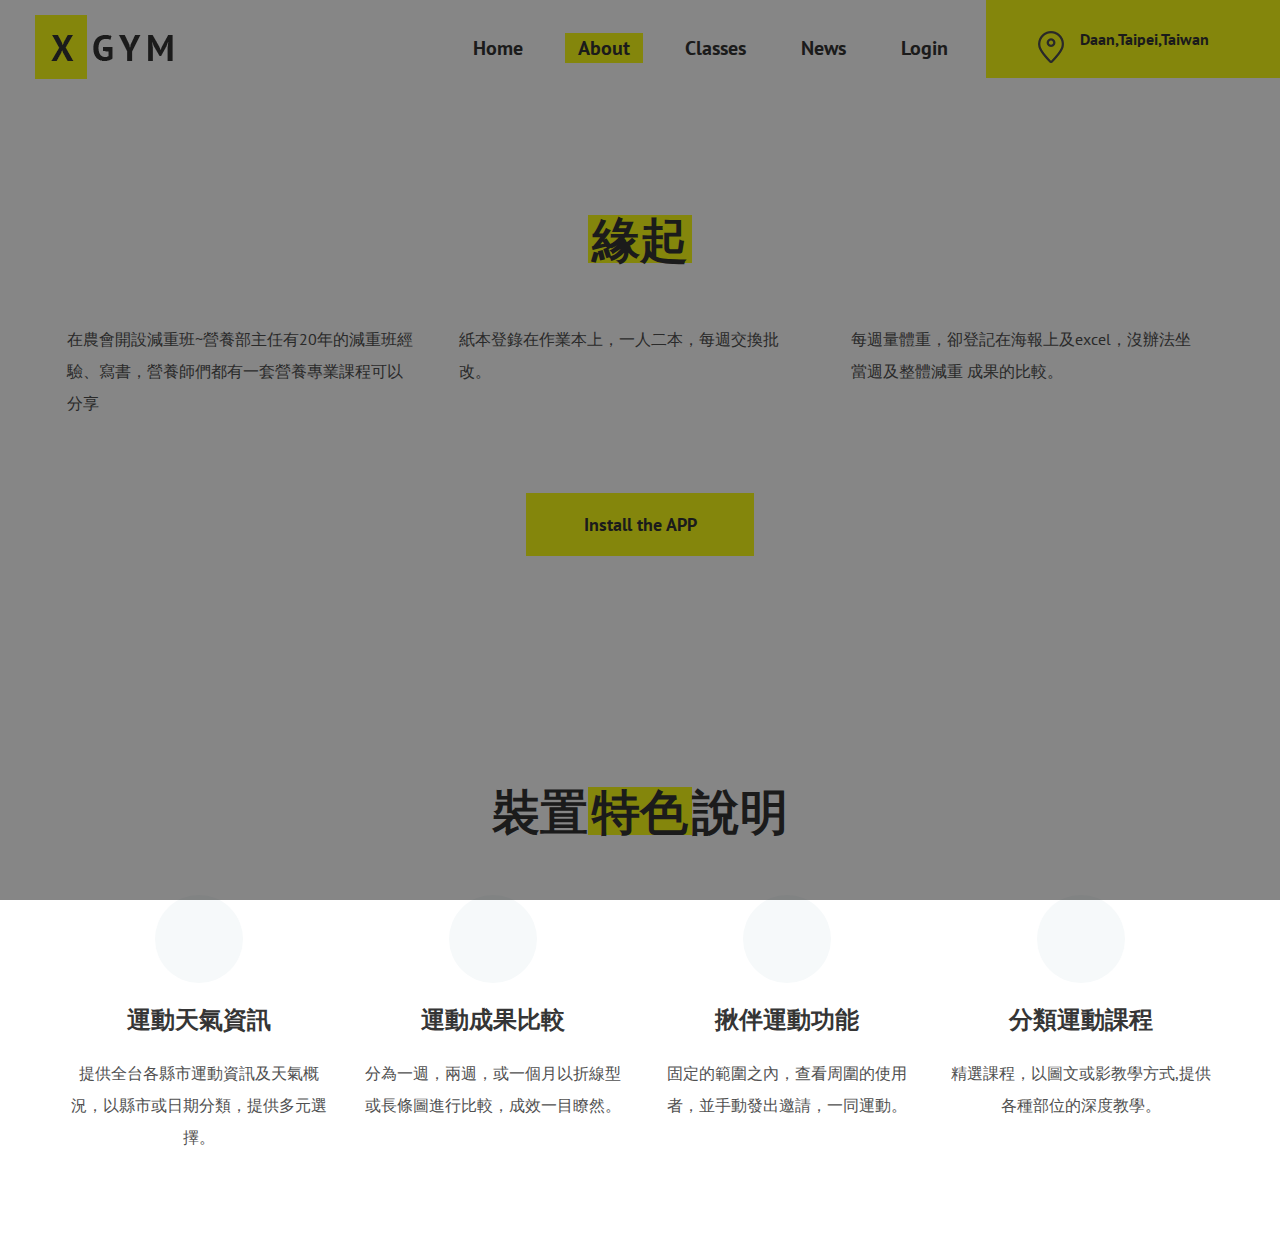
==== commit 88e093e9: "Update about.html" ====
--- a/about.html
+++ b/about.html
@@ -84,11 +84,7 @@
 				</div>
 				<div class="col-lg-4">
 					<div class="about-text">
-						<p><div class="col-lg-4">
-					<div class="about-text">
 						<p> 每週量體重，卻登記在海報上及excel，沒辦法坐當週及整體減重 成果的比較。</p>
-					</div>
-				</div></p>
 					</div>
 				</div>
 				<!--<div class="col-lg-4">
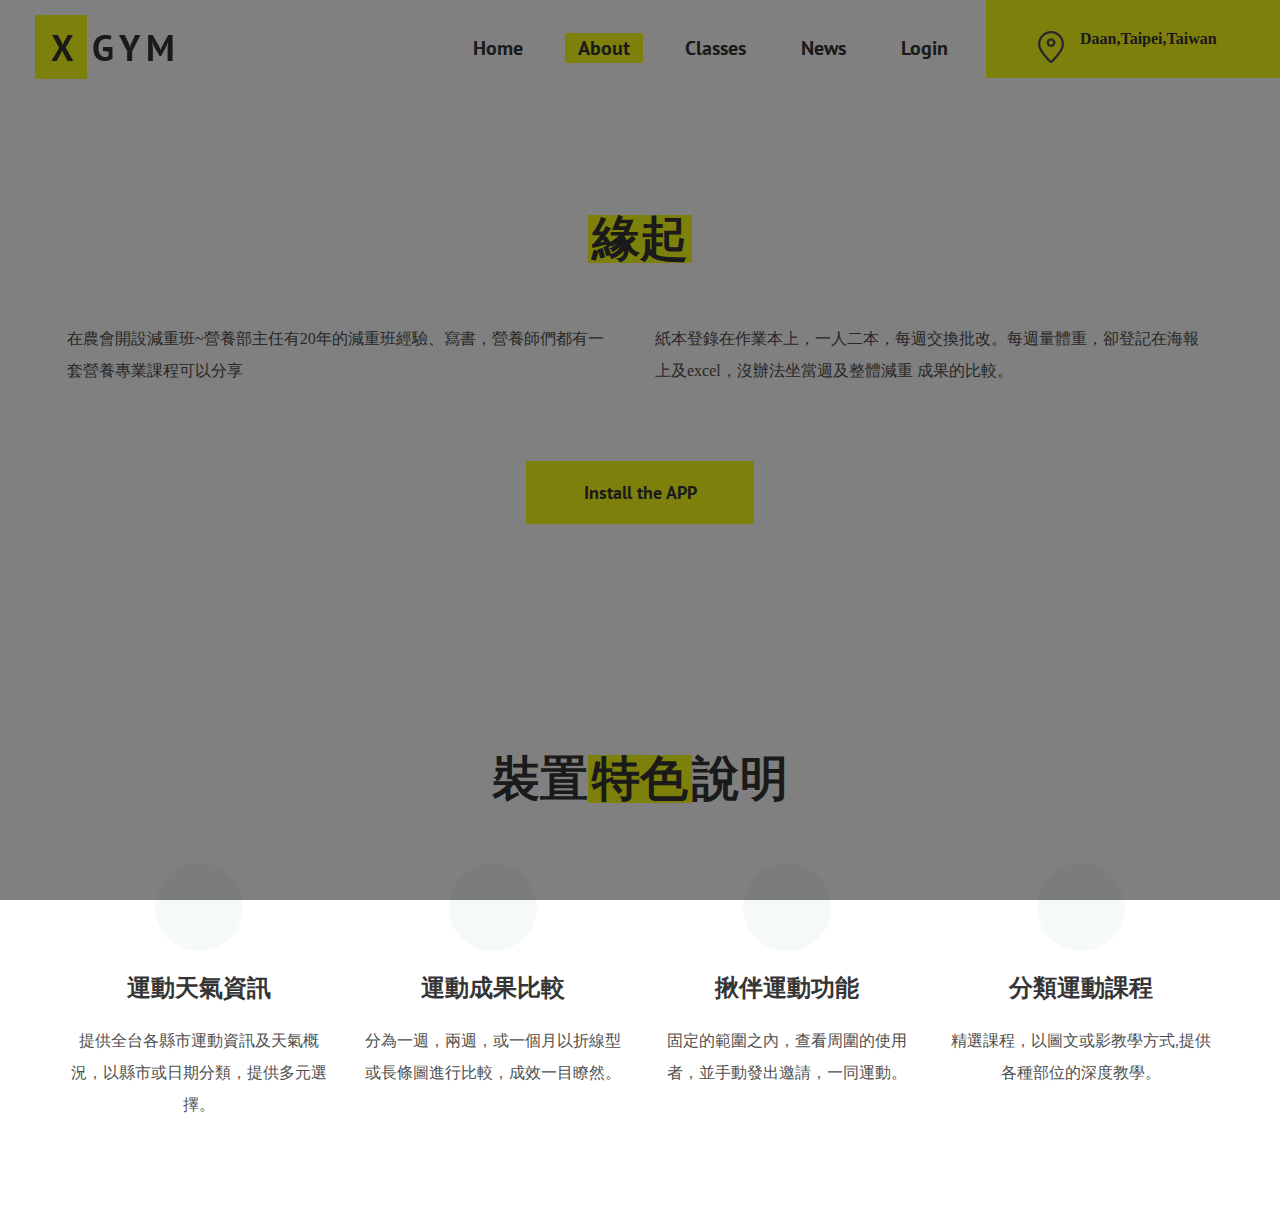
==== commit 6709dc83: "Update about.html" ====
--- a/about.html
+++ b/about.html
@@ -72,21 +72,18 @@
 				</div>
 			</div>
 			<div class="row">
-				<div class="col-lg-4">
+				<div class="col-lg-6">
 					<div class="about-text">
+						
 						<p>在農會開設減重班~營養部主任有20年的減重班經驗、寫書，營養師們都有一套營養專業課程可以分享</p>
 					</div>
 				</div>
-				<div class="col-lg-4">
+				<div class="col-lg-6">
 					<div class="about-text">
-						<p>紙本登錄在作業本上，一人二本，每週交換批改。</p>
+						<p>紙本登錄在作業本上，一人二本，每週交換批改。每週量體重，卻登記在海報上及excel，沒辦法坐當週及整體減重 成果的比較。</p>
 					</div>
 				</div>
-				<div class="col-lg-4">
-					<div class="about-text">
-						<p> 每週量體重，卻登記在海報上及excel，沒辦法坐當週及整體減重 成果的比較。</p>
-					</div>
-				</div>
+				
 				<!--<div class="col-lg-4">
 					<div class="about-img">
 						<img src="img/about-img.png" alt="">
--- a/css/style.css
+++ b/css/style.css
@@ -13,7 +13,7 @@
 html,
 body {
 	height: 100%;
-	font-family: "PT Sans", sans-serif;
+	font-family: "PT Sans", sans-serif,Microsoft JhengHei;
 	-webkit-font-smoothing: antialiased;
 	font-smoothing: antialiased;
 }
@@ -24,6 +24,7 @@
 h4,
 h5,
 h6 {
+	font-family:Microsoft JhengHei;
 	margin: 0;
 	color: #353535;
 	font-weight: 700;
@@ -55,6 +56,7 @@
 }
 
 p {
+	font-family:Microsoft JhengHei;
 	font-size: 16px;
 	color: #505050;
 	line-height: 2;
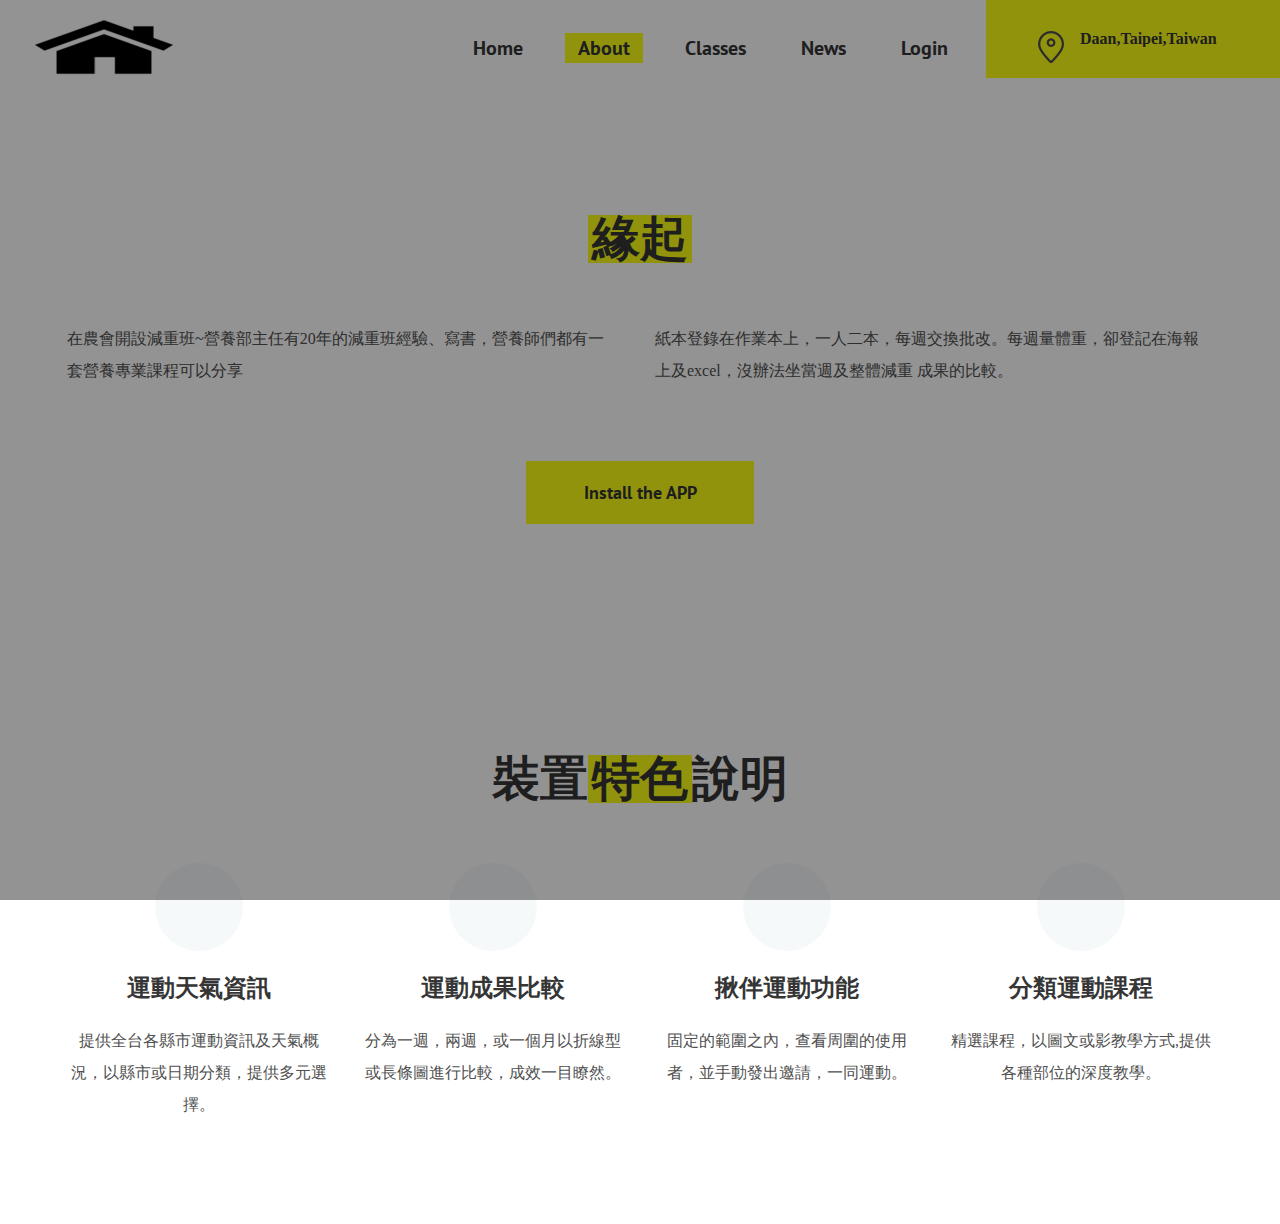
==== commit 2b6f2f3c: "Update about.html" ====
--- a/about.html
+++ b/about.html
@@ -39,7 +39,7 @@
 	<!-- Header section -->
 	<header class="header-section">
 		<a href="index.html" class="site-logo">
-			<img src="img/logo.png" alt="">
+			<img src="img/home.png" alt="">
 		</a>
 		<ul class="main-menu">
 			<li><a href="index.html">Home</a></li>
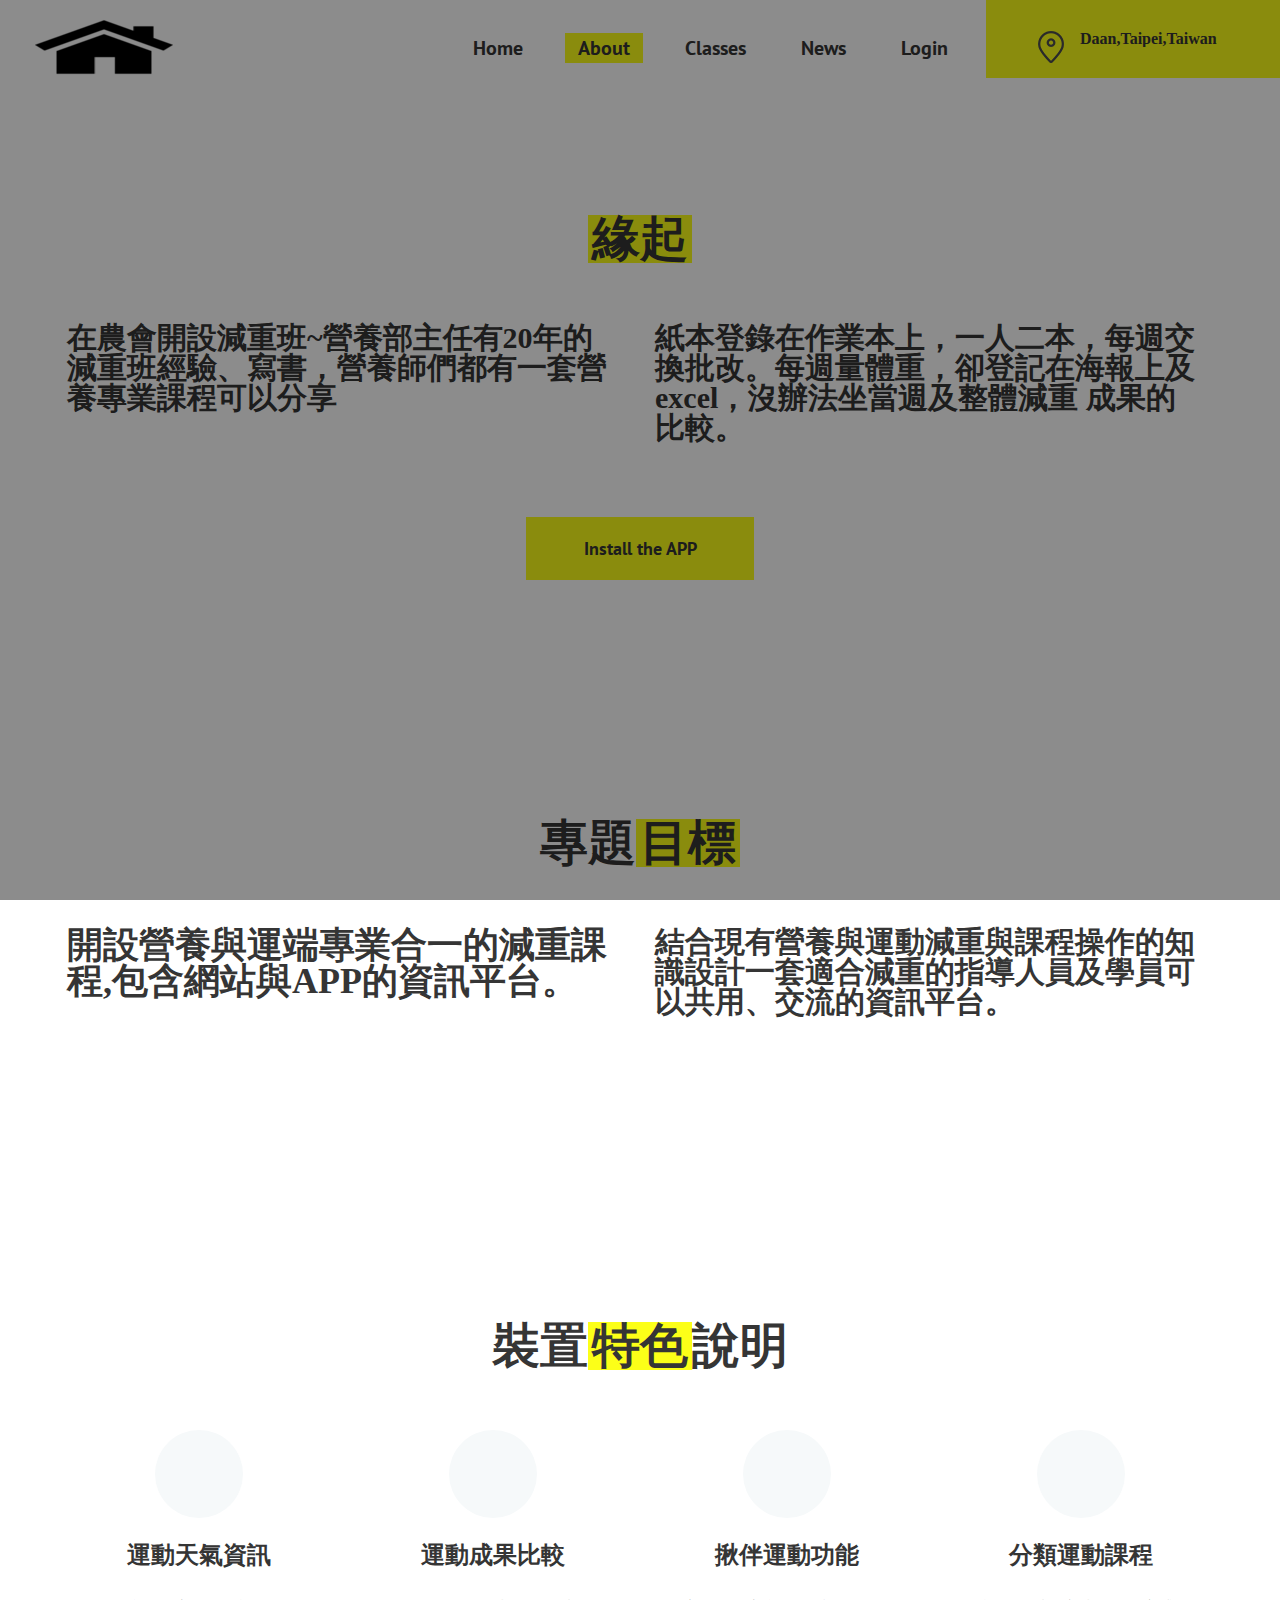
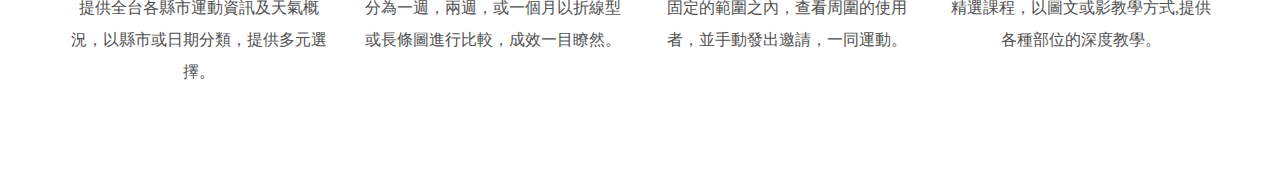
==== commit fd7f11f0: "Update about.html" ====
--- a/about.html
+++ b/about.html
@@ -75,12 +75,12 @@
 				<div class="col-lg-6">
 					<div class="about-text">
 						
-						<p>在農會開設減重班~營養部主任有20年的減重班經驗、寫書，營養師們都有一套營養專業課程可以分享</p>
-					</div>
-				</div>
-				<div class="col-lg-6">
-					<div class="about-text">
-						<p>紙本登錄在作業本上，一人二本，每週交換批改。每週量體重，卻登記在海報上及excel，沒辦法坐當週及整體減重 成果的比較。</p>
+						<h3>在農會開設減重班~營養部主任有20年的減重班經驗、寫書，營養師們都有一套營養專業課程可以分享</h3>
+					</div>
+				</div>
+				<div class="col-lg-6">
+					<div class="about-text">
+						<h3>紙本登錄在作業本上，一人二本，每週交換批改。每週量體重，卻登記在海報上及excel，沒辦法坐當週及整體減重 成果的比較。</h3>
 					</div>
 				</div>
 				
@@ -96,6 +96,38 @@
 		</div>
 	</section>
 	<!-- About section end -->
+	
+	<!-- About section2 -->
+	<section class="about-section">
+		<div class="container">
+			<div class="row justify-content-md-center">
+				<div class="col-lg-5">
+					<div class="section-title text-center">
+						<h2>專題<span>目標</span></h2>
+					</div>
+				</div>
+			</div>
+			<div class="row">
+				<div class="col-lg-6">
+					<div class="about-text">
+						
+						<h2>開設營養與運端專業合一的減重課程,包含網站與APP的資訊平台。</h2>
+					</div>
+				</div>
+				<div class="col-lg-6">
+					<div class="about-text">
+						<h3>結合現有營養與運動減重與課程操作的知識設計一套適合減重的指導人員及學員可以共用、交流的資訊平台。</h3>
+					</div>
+				</div>
+				
+				
+			</div>
+			<div class="text-center pt-4">
+				<!--<a href="#" class="site-btn">Install the APP</a>-->
+			</div>
+		</div>
+	</section>
+	<!-- About section2 end -->
 
 	<!-- Achievement section -->
 	<section class="feature-section">
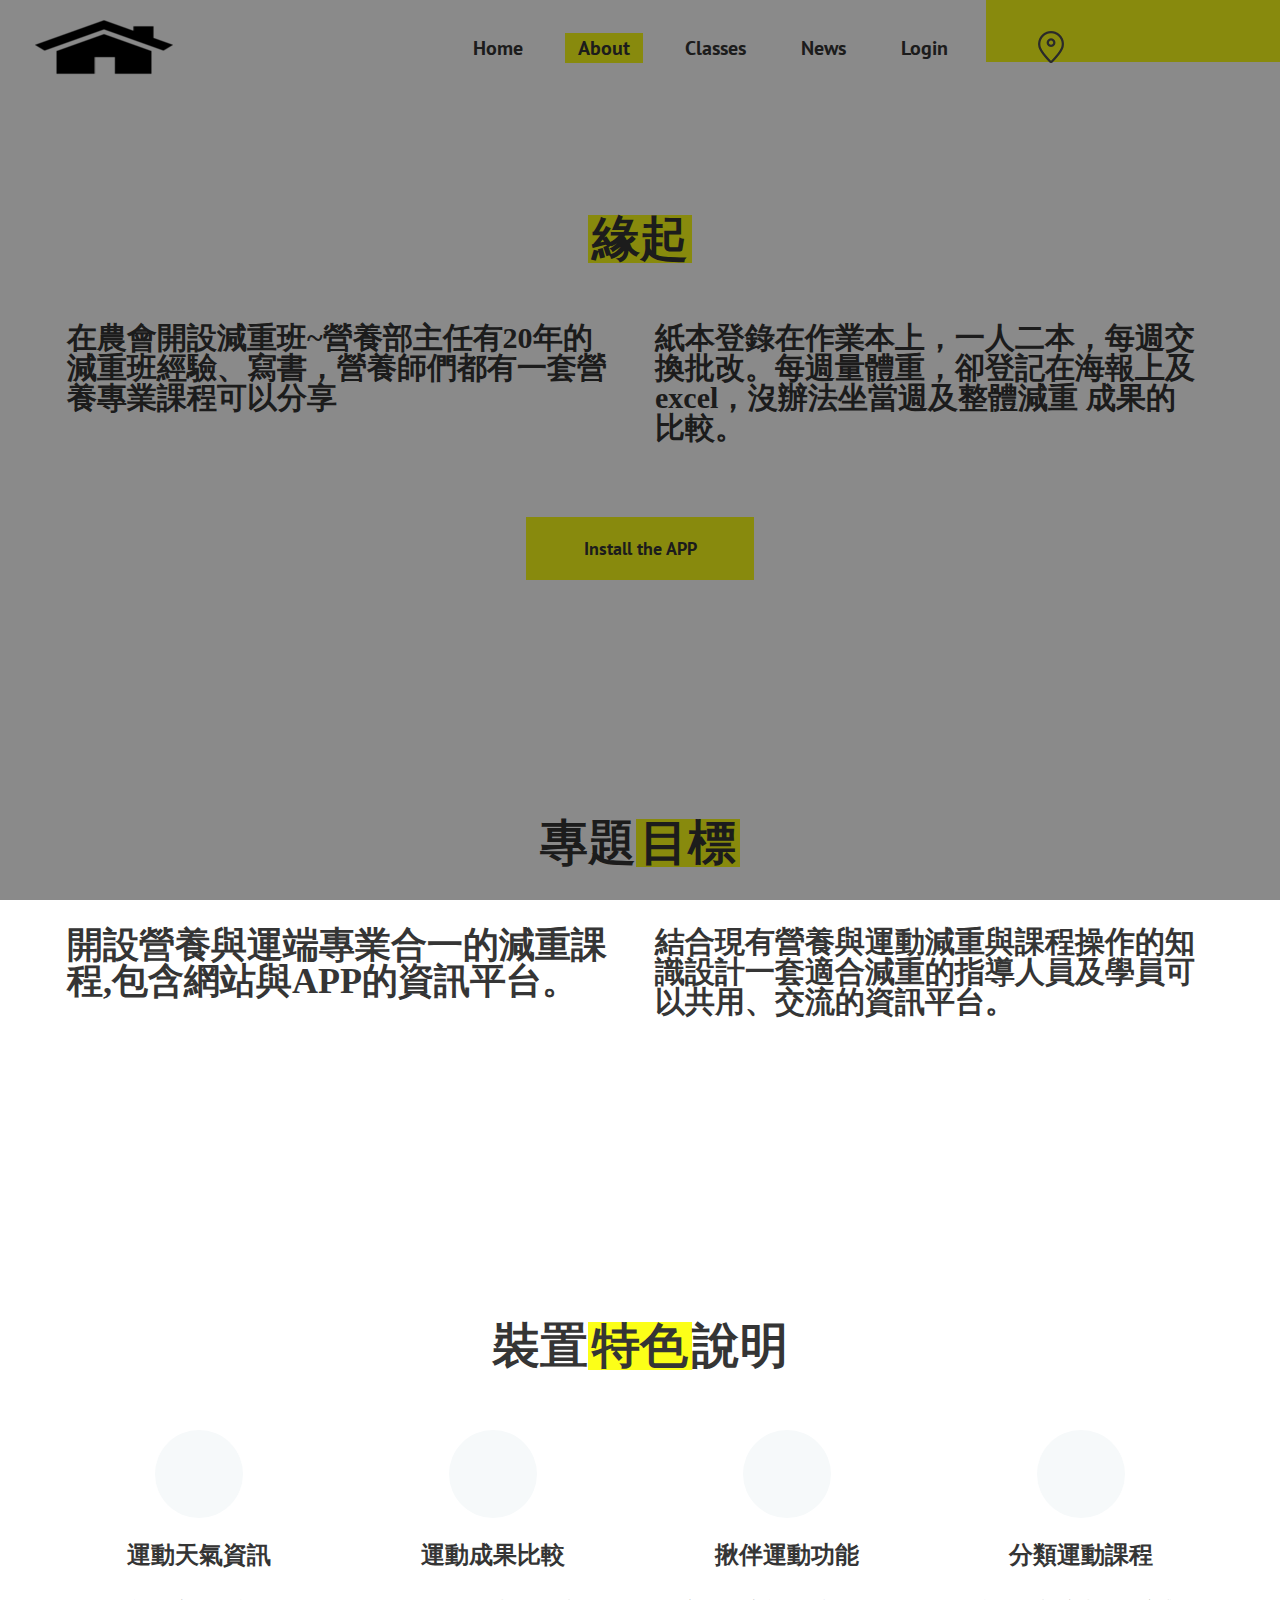
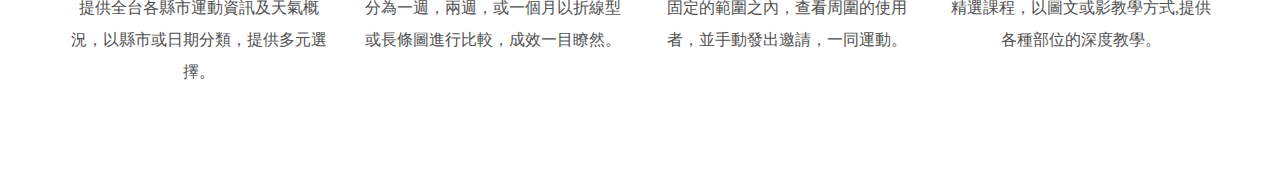
==== commit 75d79738: "Update about.html" ====
--- a/about.html
+++ b/about.html
@@ -50,7 +50,7 @@
 			<li class="header-right">
 				<div class="hr-box">
 					<img src="img/location-icon.png" alt="">
-					<h6>Daan,Taipei,Taiwan</h6>
+					<h6></h6>
 				</div>
 			</li>
 		</ul>
